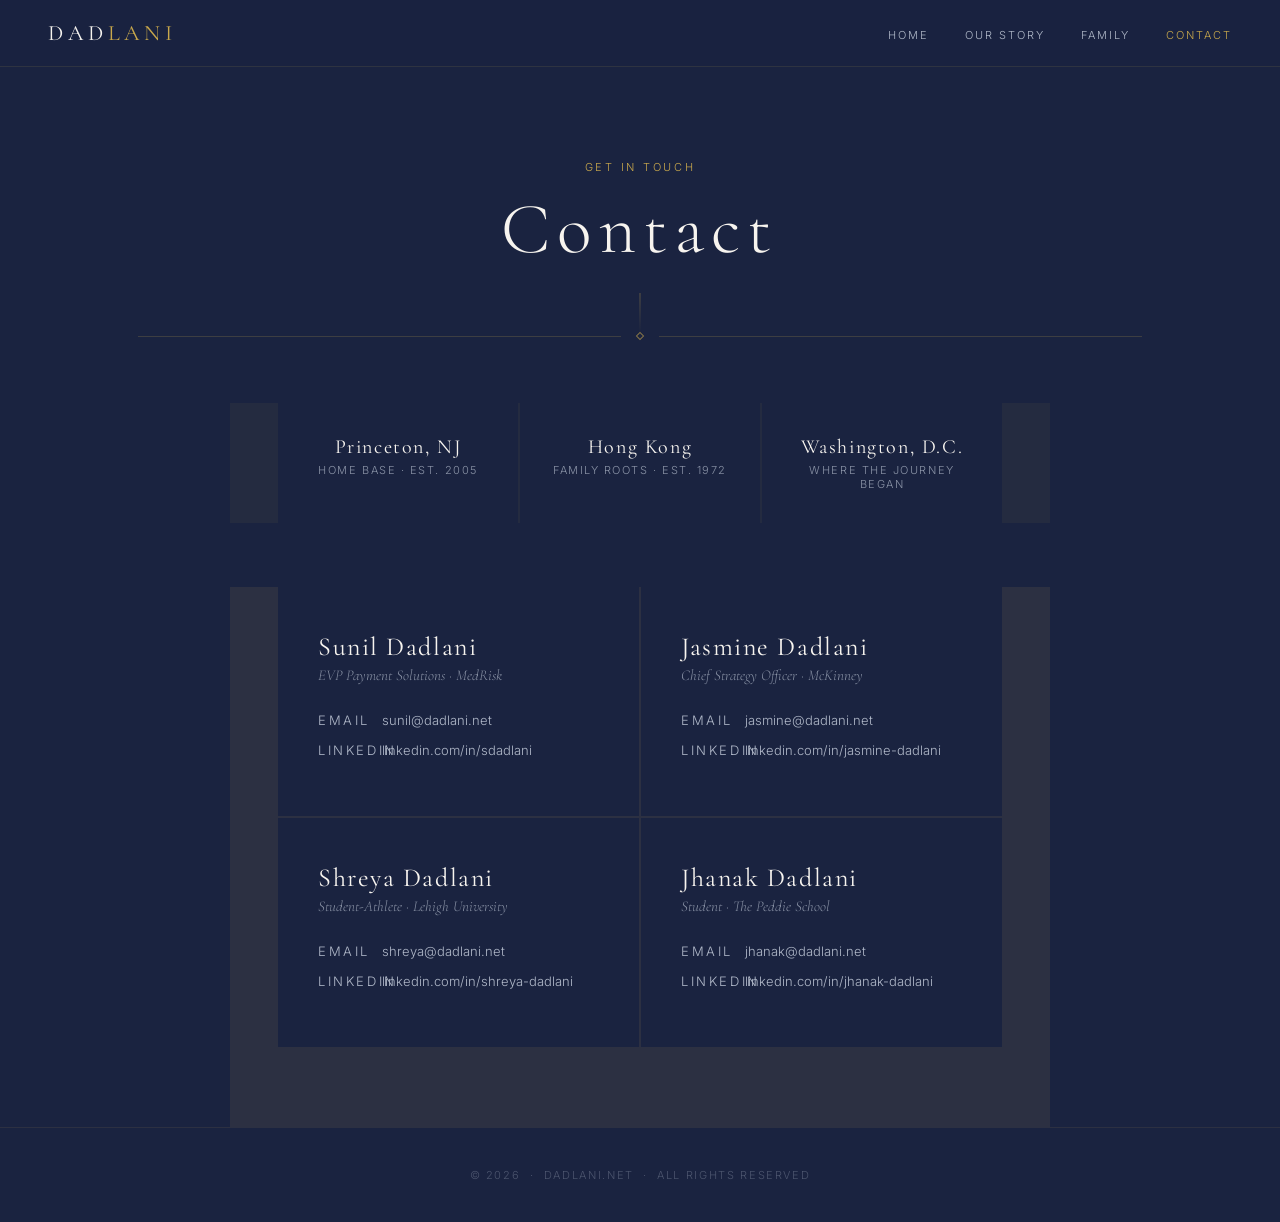
==== contact/index.html @ cbf46821 "Add files via upload" ====
<!DOCTYPE html>
<html lang="en">
<head>
  <meta charset="UTF-8" />
  <meta name="viewport" content="width=device-width, initial-scale=1.0" />
  <title>Contact · Dadlani Family</title>
  <link rel="stylesheet" href="../style.css" />
  <style>
    .contact-grid {
      max-width: 820px;
      margin: 0 auto;
      padding: 0 48px 80px;
      display: grid;
      grid-template-columns: 1fr 1fr;
      gap: 2px;
      background: rgba(201,168,76,0.1);
    }

    .contact-card {
      background: var(--navy);
      padding: 44px 40px;
      transition: background 0.3s;
    }

    .contact-card:hover { background: var(--navy-lt); }

    .contact-name {
      font-family: 'Cormorant Garamond', serif;
      font-weight: 400;
      font-size: 26px;
      letter-spacing: 0.06em;
      color: var(--cream);
      margin-bottom: 4px;
    }

    .contact-role {
      font-family: 'Cormorant Garamond', serif;
      font-style: italic;
      font-size: 15px;
      color: var(--slate);
      margin-bottom: 28px;
    }

    .contact-item {
      display: flex;
      align-items: center;
      gap: 12px;
      margin-bottom: 14px;
    }

    .contact-item-label {
      font-size: 10px;
      letter-spacing: 0.2em;
      text-transform: uppercase;
      color: var(--gold);
      width: 52px;
      flex-shrink: 0;
    }

    .contact-item a,
    .contact-item span {
      font-size: 13px;
      color: var(--slate-lt);
      font-weight: 300;
      transition: color 0.2s;
    }

    .contact-item a:hover { color: var(--gold-lt); }

    /* ── LOCATION STRIP ── */
    .location-strip {
      max-width: 820px;
      margin: 0 auto 64px;
      padding: 0 48px;
      display: flex;
      gap: 2px;
      background: rgba(201,168,76,0.06);
    }

    .location-item {
      flex: 1;
      background: var(--navy);
      padding: 32px 28px;
      text-align: center;
    }

    .location-city {
      font-family: 'Cormorant Garamond', serif;
      font-weight: 400;
      font-size: 20px;
      letter-spacing: 0.08em;
      color: var(--cream);
      margin-bottom: 4px;
    }

    .location-detail {
      font-size: 11px;
      letter-spacing: 0.14em;
      text-transform: uppercase;
      color: var(--slate);
    }

    @media (max-width: 640px) {
      .contact-grid { grid-template-columns: 1fr; padding: 0 0 60px; }
      .contact-card { padding: 36px 24px; }
      .location-strip { flex-direction: column; padding: 0 0 0; }
    }
  </style>
</head>
<body>

<nav>
  <a class="nav-logo" href="/">Dad<span>lani</span></a>
  <ul class="nav-links">
    <li><a href="/">Home</a></li>
    <li><a href="/history/">Our Story</a></li>
    <li><a href="/family/">Family</a></li>
    <li><a href="/contact/" class="active">Contact</a></li>
  </ul>
</nav>

<main>
  <div class="page-hero">
    <p class="eyebrow">Get in Touch</p>
    <h1 class="page-title">Contact</h1>
  </div>

  <div class="rule">
    <div class="rule-line"></div>
    <div class="rule-diamond"></div>
    <div class="rule-line"></div>
  </div>

  <div class="location-strip">
    <div class="location-item">
      <div class="location-city">Princeton, NJ</div>
      <div class="location-detail">Home base · Est. 2005</div>
    </div>
    <div class="location-item">
      <div class="location-city">Hong Kong</div>
      <div class="location-detail">Family roots · Est. 1972</div>
    </div>
    <div class="location-item">
      <div class="location-city">Washington, D.C.</div>
      <div class="location-detail">Where the journey began</div>
    </div>
  </div>

  <div class="contact-grid">

    <div class="contact-card">
      <div class="contact-name">Sunil Dadlani</div>
      <div class="contact-role">EVP Payment Solutions · MedRisk</div>
      <div class="contact-item">
        <span class="contact-item-label">Email</span>
        <a href="mailto:sunil@dadlani.net">sunil@dadlani.net</a>
      </div>
      <div class="contact-item">
        <span class="contact-item-label">LinkedIn</span>
        <a href="https://www.linkedin.com/in/sdadlani/" target="_blank" rel="noopener">linkedin.com/in/sdadlani</a>
      </div>
    </div>

    <div class="contact-card">
      <div class="contact-name">Jasmine Dadlani</div>
      <div class="contact-role">Chief Strategy Officer · McKinney</div>
      <div class="contact-item">
        <span class="contact-item-label">Email</span>
        <a href="mailto:jasmine@dadlani.net">jasmine@dadlani.net</a>
      </div>
      <div class="contact-item">
        <span class="contact-item-label">LinkedIn</span>
        <a href="https://www.linkedin.com/in/jasmine-dadlani-44a48942/" target="_blank" rel="noopener">linkedin.com/in/jasmine-dadlani</a>
      </div>
    </div>

    <div class="contact-card">
      <div class="contact-name">Shreya Dadlani</div>
      <div class="contact-role">Student-Athlete · Lehigh University</div>
      <div class="contact-item">
        <span class="contact-item-label">Email</span>
        <a href="mailto:shreya@dadlani.net">shreya@dadlani.net</a>
      </div>
      <div class="contact-item">
        <span class="contact-item-label">LinkedIn</span>
        <a href="https://www.linkedin.com/in/shreya-dadlani-7273b6394/" target="_blank" rel="noopener">linkedin.com/in/shreya-dadlani</a>
      </div>
    </div>

    <div class="contact-card">
      <div class="contact-name">Jhanak Dadlani</div>
      <div class="contact-role">Student · The Peddie School</div>
      <div class="contact-item">
        <span class="contact-item-label">Email</span>
        <a href="mailto:jhanak@dadlani.net">jhanak@dadlani.net</a>
      </div>
      <div class="contact-item">
        <span class="contact-item-label">LinkedIn</span>
        <a href="https://www.linkedin.com/in/jhanak-dadlani-320503387/" target="_blank" rel="noopener">linkedin.com/in/jhanak-dadlani</a>
      </div>
    </div>

  </div>
</main>

<footer>
  <p>&copy; 2026 &nbsp;·&nbsp; dadlani.net &nbsp;·&nbsp; All rights reserved</p>
</footer>

</body>
</html>
---- style.css ----
@import url('https://fonts.googleapis.com/css2?family=Cormorant+Garamond:ital,wght@0,300;0,400;0,600;1,300;1,400&family=Inter:wght@300;400;500&display=swap');

*, *::before, *::after { box-sizing: border-box; margin: 0; padding: 0; }

:root {
  --navy:     #1A2340;
  --navy-lt:  #222d4e;
  --gold:     #C9A84C;
  --gold-lt:  #e2c97e;
  --cream:    #F7F4EF;
  --slate:    #8A93A6;
  --slate-lt: #b0b8c8;
  --white:    #FFFFFF;
  --max:      1100px;
}

html { scroll-behavior: smooth; }

body {
  background: var(--navy);
  color: var(--cream);
  font-family: 'Inter', sans-serif;
  font-weight: 300;
  -webkit-font-smoothing: antialiased;
  min-height: 100vh;
  display: flex;
  flex-direction: column;
}

/* ── NAV ── */
nav {
  position: fixed;
  top: 0; left: 0; right: 0;
  z-index: 100;
  display: flex;
  align-items: center;
  justify-content: space-between;
  padding: 20px 48px;
  background: rgba(26,35,64,0.92);
  backdrop-filter: blur(8px);
  border-bottom: 1px solid rgba(201,168,76,0.12);
}

.nav-logo {
  font-family: 'Cormorant Garamond', serif;
  font-weight: 400;
  font-size: 22px;
  letter-spacing: 0.22em;
  text-transform: uppercase;
  color: var(--cream);
  text-decoration: none;
}

.nav-logo span { color: var(--gold); }

.nav-links {
  display: flex;
  gap: 36px;
  list-style: none;
}

.nav-links a {
  font-family: 'Inter', sans-serif;
  font-weight: 300;
  font-size: 11px;
  letter-spacing: 0.18em;
  text-transform: uppercase;
  color: var(--slate-lt);
  text-decoration: none;
  transition: color 0.2s;
}

.nav-links a:hover,
.nav-links a.active { color: var(--gold); }

/* ── MAIN ── */
main { flex: 1; padding-top: 80px; }

/* ── PAGE HERO (inner pages) ── */
.page-hero {
  display: flex;
  flex-direction: column;
  align-items: center;
  justify-content: center;
  text-align: center;
  padding: 80px 24px 64px;
  position: relative;
}

.page-hero::after {
  content: '';
  position: absolute;
  bottom: 0; left: 50%;
  transform: translateX(-50%);
  width: 1px;
  height: 40px;
  background: linear-gradient(to bottom, rgba(201,168,76,0.4), transparent);
}

.eyebrow {
  font-size: 11px;
  letter-spacing: 0.25em;
  text-transform: uppercase;
  color: var(--gold);
  margin-bottom: 16px;
}

.page-title {
  font-family: 'Cormorant Garamond', serif;
  font-weight: 300;
  font-size: clamp(40px, 6vw, 72px);
  letter-spacing: 0.1em;
  color: var(--cream);
  line-height: 1.1;
}

/* ── SECTION ── */
.section {
  max-width: var(--max);
  margin: 0 auto;
  padding: 72px 48px;
}

/* ── RULE ── */
.rule {
  display: flex;
  align-items: center;
  gap: 16px;
  margin: 0 auto 64px;
  max-width: var(--max);
  padding: 0 48px;
}
.rule-line { flex: 1; height: 1px; background: rgba(201,168,76,0.2); }
.rule-diamond {
  width: 6px; height: 6px;
  border: 1px solid var(--gold);
  transform: rotate(45deg);
  opacity: 0.6;
  flex-shrink: 0;
}

/* ── FOOTER ── */
footer {
  text-align: center;
  padding: 40px 24px;
  border-top: 1px solid rgba(201,168,76,0.1);
}
footer p {
  font-size: 11px;
  letter-spacing: 0.15em;
  text-transform: uppercase;
  color: rgba(138,147,166,0.45);
}

/* ── CREST ornament ── */
.crest {
  display: flex;
  align-items: center;
  gap: 14px;
  justify-content: center;
}
.crest-line { width: 60px; height: 1px; background: linear-gradient(to right, transparent, var(--gold)); }
.crest-line-r { width: 60px; height: 1px; background: linear-gradient(to left, transparent, var(--gold)); }
.crest-diamond { width: 8px; height: 8px; border: 1px solid var(--gold); transform: rotate(45deg); flex-shrink: 0; }

/* ── UTIL ── */
a { color: var(--gold); text-decoration: none; }
a:hover { color: var(--gold-lt); }

@media (max-width: 768px) {
  nav { padding: 16px 24px; }
  .nav-links { gap: 20px; }
  .section { padding: 48px 24px; }
  .rule { padding: 0 24px; }
}

@media (max-width: 480px) {
  .nav-links { gap: 14px; }
  .nav-links a { font-size: 10px; letter-spacing: 0.12em; }
}
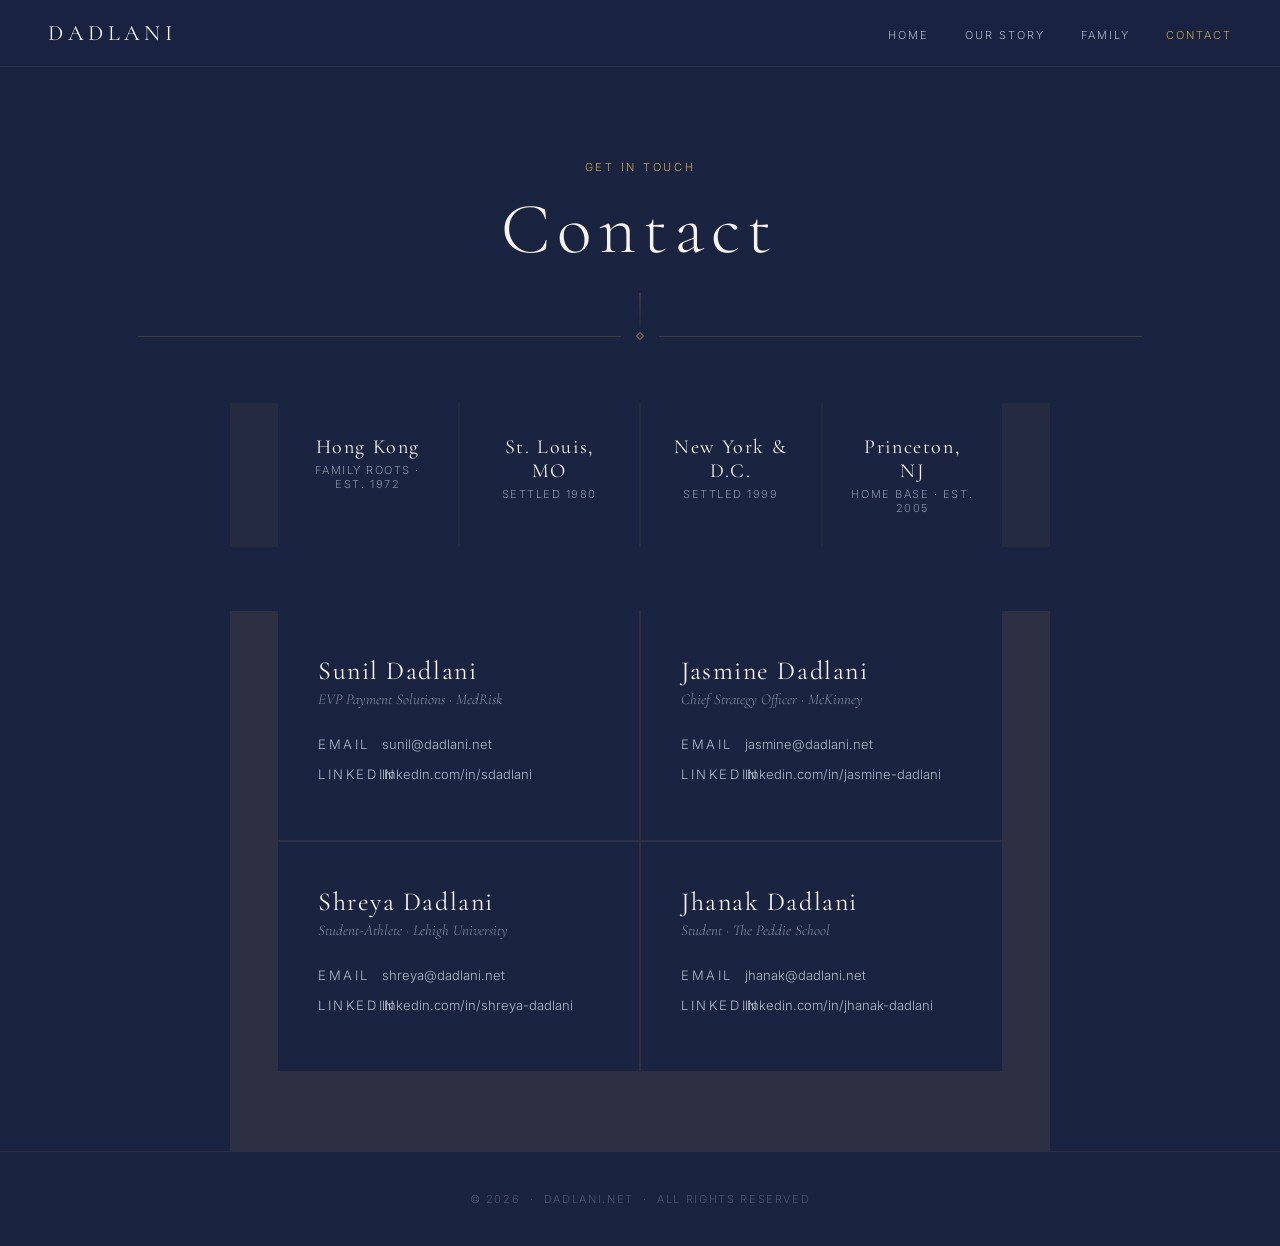
==== commit afb37f93: "Add files via upload" ====
--- a/contact/index.html
+++ b/contact/index.html
@@ -133,16 +133,20 @@
 
   <div class="location-strip">
     <div class="location-item">
+      <div class="location-city">Hong Kong</div>
+      <div class="location-detail">Family roots · Est. 1972</div>
+    </div>
+    <div class="location-item">
+      <div class="location-city">St. Louis, MO</div>
+      <div class="location-detail">Settled 1980</div>
+    </div>
+    <div class="location-item">
+      <div class="location-city">New York &amp; D.C.</div>
+      <div class="location-detail">Settled 1999</div>
+    </div>
+    <div class="location-item">
       <div class="location-city">Princeton, NJ</div>
       <div class="location-detail">Home base · Est. 2005</div>
-    </div>
-    <div class="location-item">
-      <div class="location-city">Hong Kong</div>
-      <div class="location-detail">Family roots · Est. 1972</div>
-    </div>
-    <div class="location-item">
-      <div class="location-city">Washington, D.C.</div>
-      <div class="location-detail">Where the journey began</div>
     </div>
   </div>
 
--- a/style.css
+++ b/style.css
@@ -49,9 +49,12 @@
   text-transform: uppercase;
   color: var(--cream);
   text-decoration: none;
+  transition: color 0.2s;
 }
 
-.nav-logo span { color: var(--gold); }
+.nav-logo:hover { color: var(--gold); }
+
+.nav-logo span { color: inherit; }
 
 .nav-links {
   display: flex;
